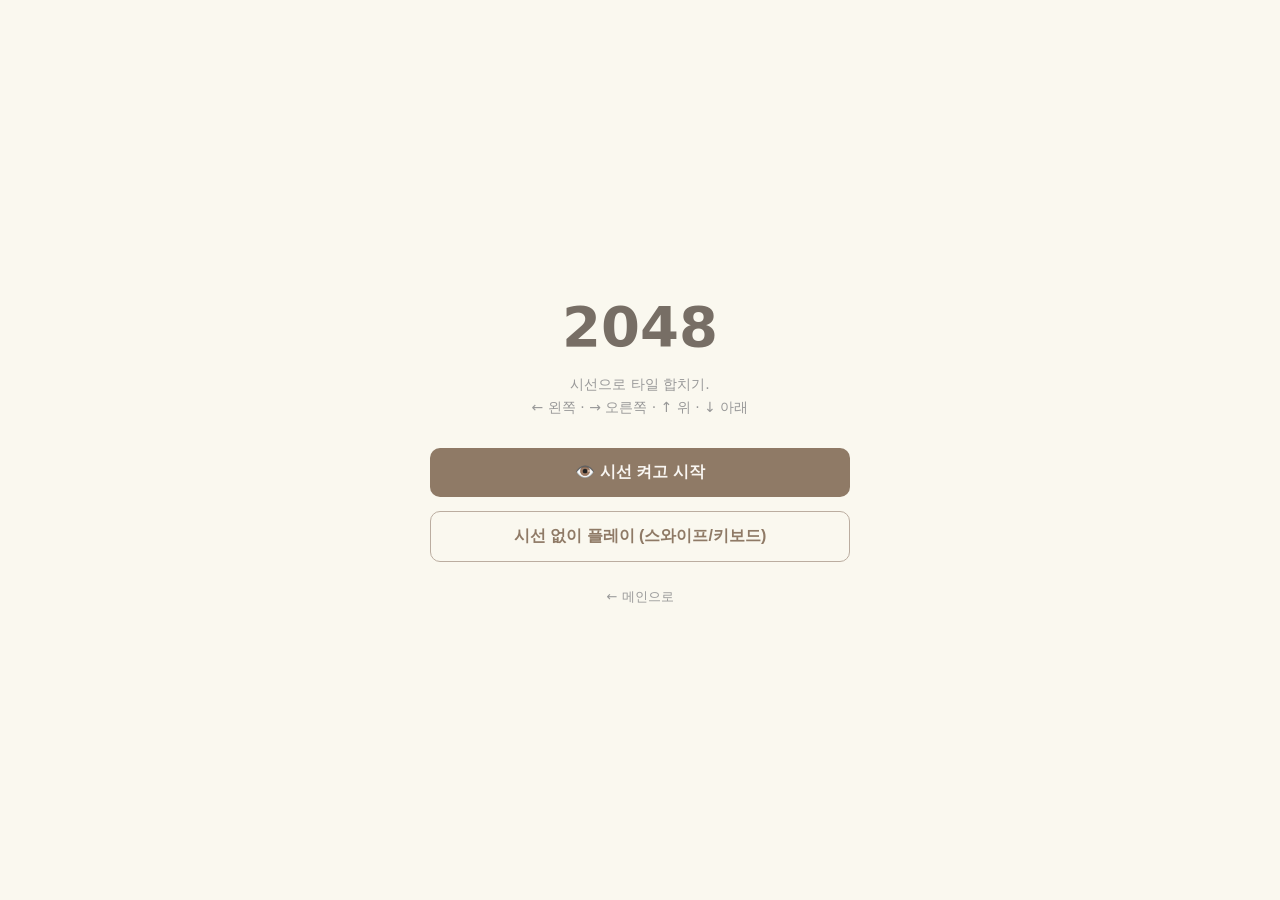
==== game/2048/index.html @ bb11146a "Add 2048 game using shared eye-tracker module 새 URL: /game/2048/  구조: - /eye-tracker.js (root, ES mo" ====
<!DOCTYPE html>
<html lang="ko">
<head>
  <meta charset="UTF-8">
  <meta name="viewport" content="width=device-width, initial-scale=1, viewport-fit=cover, user-scalable=no">
  <title>2048 · Without Finger</title>
  <meta name="apple-mobile-web-app-capable" content="yes">
  <meta name="apple-mobile-web-app-status-bar-style" content="black-translucent">
  <meta name="theme-color" content="#faf8ef">
  <link rel="icon" href="../../icon.svg" type="image/svg+xml">
  <link rel="stylesheet" href="style.css">
</head>
<body>

  <div id="setup" class="screen">
    <div class="setup-inner">
      <h1>2048</h1>
      <p class="lead">시선으로 타일 합치기.<br>
      ← 왼쪽 · → 오른쪽 · ↑ 위 · ↓ 아래</p>

      <button id="startEyeBtn">👁️ 시선 켜고 시작</button>
      <button id="startTouchBtn" class="secondary">시선 없이 플레이 (스와이프/키보드)</button>

      <a href="../../" class="back-link">← 메인으로</a>
    </div>
  </div>

  <div id="game" class="screen hidden">
    <header>
      <a href="../../" class="back" aria-label="메인">←</a>
      <div class="title">2048</div>
      <button id="restartBtn" aria-label="재시작">↻</button>
    </header>

    <div class="scores">
      <div class="score-box">
        <div class="score-label">점수</div>
        <div class="score-value" id="score">0</div>
      </div>
      <div class="score-box">
        <div class="score-label">최고</div>
        <div class="score-value" id="best">0</div>
      </div>
    </div>

    <div id="board-wrap">
      <div id="board"></div>
      <div id="message" class="hidden">
        <div id="message-text"></div>
        <button id="messageBtn">다시 시작</button>
      </div>
    </div>

    <div id="hud" class="hidden">
      <span id="dot"></span>
      <span id="status">대기</span>
      <span id="dir">·</span>
      <button id="exitEyeBtn" aria-label="시선 끄기">⏻</button>
    </div>

    <video id="cam" playsinline muted autoplay class="hidden"></video>
  </div>

  <script type="module" src="game.js"></script>
</body>
</html>
---- game/2048/style.css ----
* { box-sizing: border-box; }

html, body {
  margin: 0;
  padding: 0;
  height: 100%;
  background: #faf8ef;
  color: #776e65;
  font-family: -apple-system, BlinkMacSystemFont, "Helvetica Neue", system-ui, sans-serif;
  overflow: hidden;
  -webkit-touch-callout: none;
  -webkit-user-select: none;
  user-select: none;
  -webkit-tap-highlight-color: transparent;
  overscroll-behavior: none;
}

.screen {
  position: absolute;
  inset: 0;
  display: flex;
  flex-direction: column;
}

.hidden { display: none !important; }

/* ---------- Setup ---------- */
#setup {
  padding: max(env(safe-area-inset-top), 24px) 20px max(env(safe-area-inset-bottom), 24px);
  justify-content: center;
}

.setup-inner {
  margin: auto;
  width: 100%;
  max-width: 420px;
  display: flex;
  flex-direction: column;
  gap: 14px;
  text-align: center;
}

#setup h1 {
  font-size: 56px;
  font-weight: 800;
  margin: 0;
  color: #776e65;
}

#setup .lead {
  margin: 0 0 16px;
  color: #999;
  font-size: 14px;
  line-height: 1.6;
}

#setup button {
  padding: 14px;
  border: 0;
  border-radius: 10px;
  font-size: 16px;
  font-weight: 600;
  cursor: pointer;
}

#startEyeBtn {
  background: #8f7a66;
  color: #f9f6f2;
}

#startEyeBtn:disabled {
  background: #ccc;
}

.secondary {
  background: transparent;
  color: #8f7a66;
  border: 1px solid #bbada0 !important;
}

.back-link {
  margin-top: 12px;
  color: #999;
  font-size: 13px;
  text-decoration: none;
}

/* ---------- Game ---------- */
#game {
  padding: max(env(safe-area-inset-top), 8px) 12px max(env(safe-area-inset-bottom), 12px);
}

header {
  display: flex;
  align-items: center;
  justify-content: space-between;
  padding: 6px 4px;
}

header .title {
  font-size: 32px;
  font-weight: 800;
  color: #776e65;
}

header .back, header button {
  background: transparent;
  border: 0;
  color: #8f7a66;
  font-size: 22px;
  text-decoration: none;
  padding: 4px 10px;
  cursor: pointer;
  font-weight: 700;
}

.scores {
  display: flex;
  gap: 8px;
  margin: 4px 0 12px;
}

.score-box {
  flex: 1;
  background: #bbada0;
  color: #eee4da;
  padding: 8px 12px;
  border-radius: 6px;
  text-align: center;
}

.score-label {
  font-size: 11px;
  text-transform: uppercase;
  letter-spacing: 0.05em;
  font-weight: 700;
}

.score-value {
  font-size: 20px;
  font-weight: 800;
  color: #fff;
  font-variant-numeric: tabular-nums;
}

#board-wrap {
  position: relative;
  width: 100%;
  display: flex;
  justify-content: center;
  align-items: center;
  margin: auto 0;
}

#board {
  position: relative;
  width: min(92vw, 420px);
  aspect-ratio: 1;
  background: #bbada0;
  border-radius: 8px;
  padding: 8px;
  display: grid;
  grid-template-columns: repeat(4, 1fr);
  grid-template-rows: repeat(4, 1fr);
  gap: 8px;
  touch-action: none;
}

.cell {
  background: rgba(238, 228, 218, 0.35);
  border-radius: 6px;
  display: flex;
  align-items: center;
  justify-content: center;
  font-weight: 800;
  font-size: clamp(20px, 6vw, 40px);
  color: #776e65;
  transition: transform 100ms ease;
}

.cell.empty { color: transparent; }
.cell.v2     { background: #eee4da; color: #776e65; }
.cell.v4     { background: #ede0c8; color: #776e65; }
.cell.v8     { background: #f2b179; color: #f9f6f2; }
.cell.v16    { background: #f59563; color: #f9f6f2; }
.cell.v32    { background: #f67c5f; color: #f9f6f2; }
.cell.v64    { background: #f65e3b; color: #f9f6f2; }
.cell.v128   { background: #edcf72; color: #f9f6f2; font-size: clamp(18px, 5vw, 32px); }
.cell.v256   { background: #edcc61; color: #f9f6f2; font-size: clamp(18px, 5vw, 32px); }
.cell.v512   { background: #edc850; color: #f9f6f2; font-size: clamp(18px, 5vw, 32px); }
.cell.v1024  { background: #edc53f; color: #f9f6f2; font-size: clamp(15px, 4vw, 26px); }
.cell.v2048  { background: #edc22e; color: #f9f6f2; font-size: clamp(15px, 4vw, 26px); }
.cell.v4096,
.cell.v8192,
.cell.v16384 { background: #3c3a32; color: #f9f6f2; font-size: clamp(13px, 3.5vw, 22px); }

.cell.merged { animation: pop 150ms ease; }
.cell.spawned { animation: spawn 200ms ease; }

@keyframes pop {
  0% { transform: scale(1); }
  50% { transform: scale(1.18); }
  100% { transform: scale(1); }
}

@keyframes spawn {
  0% { transform: scale(0.0); }
  100% { transform: scale(1); }
}

#message {
  position: absolute;
  inset: 8px;
  background: rgba(238, 228, 218, 0.85);
  display: flex;
  flex-direction: column;
  align-items: center;
  justify-content: center;
  gap: 16px;
  border-radius: 8px;
  z-index: 5;
}

#message-text {
  font-size: 32px;
  font-weight: 800;
  color: #776e65;
  text-align: center;
}

#message button {
  background: #8f7a66;
  color: #f9f6f2;
  border: 0;
  padding: 10px 18px;
  border-radius: 8px;
  font-size: 16px;
  font-weight: 700;
  cursor: pointer;
}

/* ---------- HUD ---------- */
#hud {
  position: fixed;
  bottom: max(env(safe-area-inset-bottom), 12px);
  left: 12px;
  right: 12px;
  display: flex;
  align-items: center;
  gap: 10px;
  background: rgba(187, 173, 160, 0.95);
  color: #f9f6f2;
  padding: 8px 14px;
  border-radius: 999px;
  font-size: 12px;
  z-index: 10;
}

#dot {
  width: 8px;
  height: 8px;
  border-radius: 50%;
  background: #888;
}

#dot.active { background: #34c759; }

#status {
  flex: 1;
  overflow: hidden;
  text-overflow: ellipsis;
  white-space: nowrap;
}

#dir {
  font-weight: 700;
  font-size: 16px;
  min-width: 18px;
  text-align: center;
}

#hud button {
  background: transparent;
  border: 0;
  color: #f9f6f2;
  font-size: 16px;
  padding: 0 4px;
  cursor: pointer;
}

#cam {
  position: fixed;
  bottom: calc(max(env(safe-area-inset-bottom), 12px) + 50px);
  right: 12px;
  width: 72px;
  height: 54px;
  border-radius: 8px;
  object-fit: cover;
  transform: scaleX(-1);
  border: 2px solid #bbada0;
  z-index: 11;
  background: #111;
}
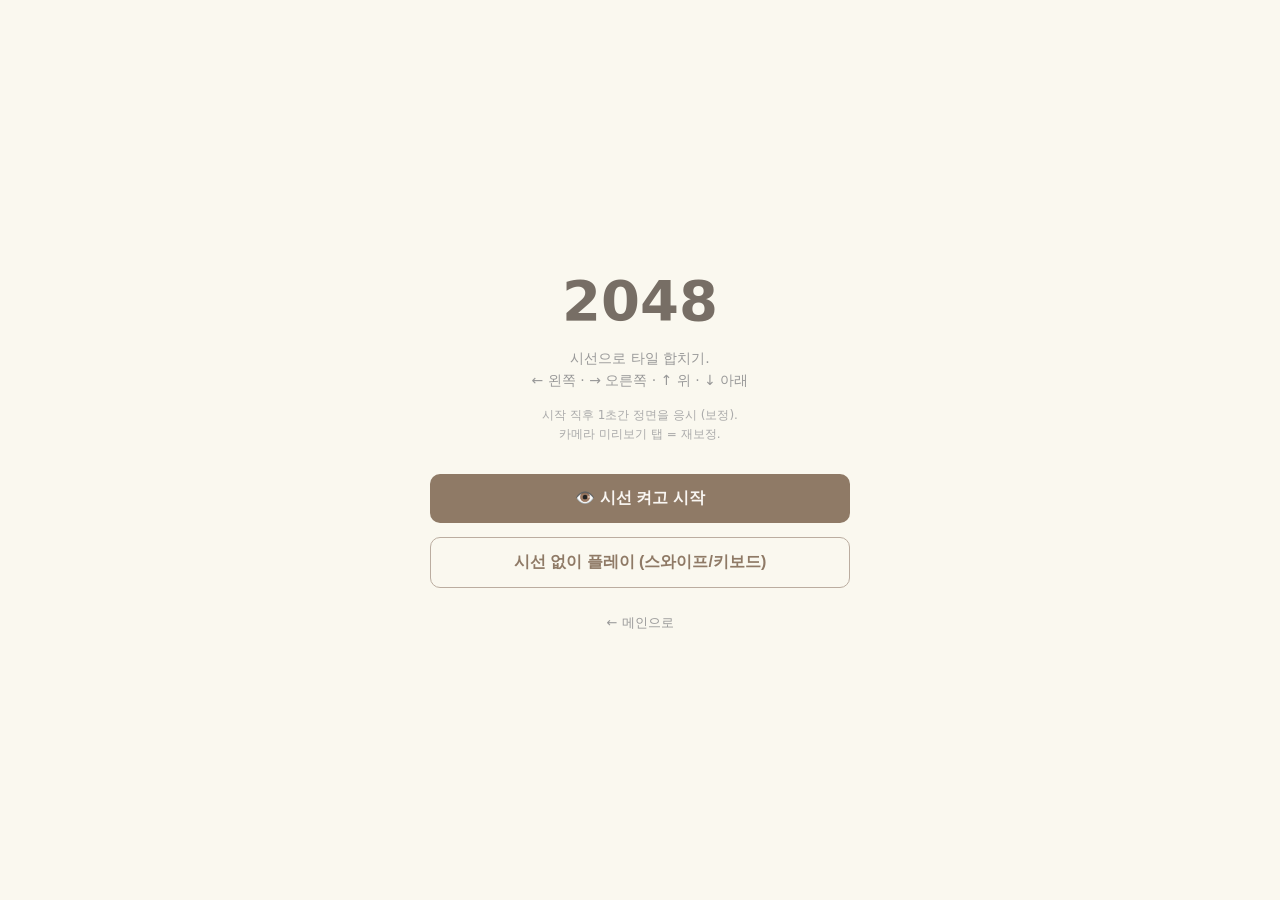
==== commit b2580448: "Track gaze movement (delta from baseline) instead of absolute position 사용자 피드백: 왼쪽/아래는 인식이 안 됨. 절대 i" ====
--- a/game/2048/index.html
+++ b/game/2048/index.html
@@ -17,6 +17,8 @@
       <h1>2048</h1>
       <p class="lead">시선으로 타일 합치기.<br>
       ← 왼쪽 · → 오른쪽 · ↑ 위 · ↓ 아래</p>
+      <p class="tip">시작 직후 1초간 정면을 응시 (보정).<br>
+      카메라 미리보기 탭 = 재보정.</p>
 
       <button id="startEyeBtn">👁️ 시선 켜고 시작</button>
       <button id="startTouchBtn" class="secondary">시선 없이 플레이 (스와이프/키보드)</button>
--- a/game/2048/style.css
+++ b/game/2048/style.css
@@ -48,9 +48,16 @@
 }
 
 #setup .lead {
-  margin: 0 0 16px;
+  margin: 0;
   color: #999;
   font-size: 14px;
+  line-height: 1.6;
+}
+
+#setup .tip {
+  margin: 0 0 16px;
+  color: #aaa;
+  font-size: 12px;
   line-height: 1.6;
 }
 
